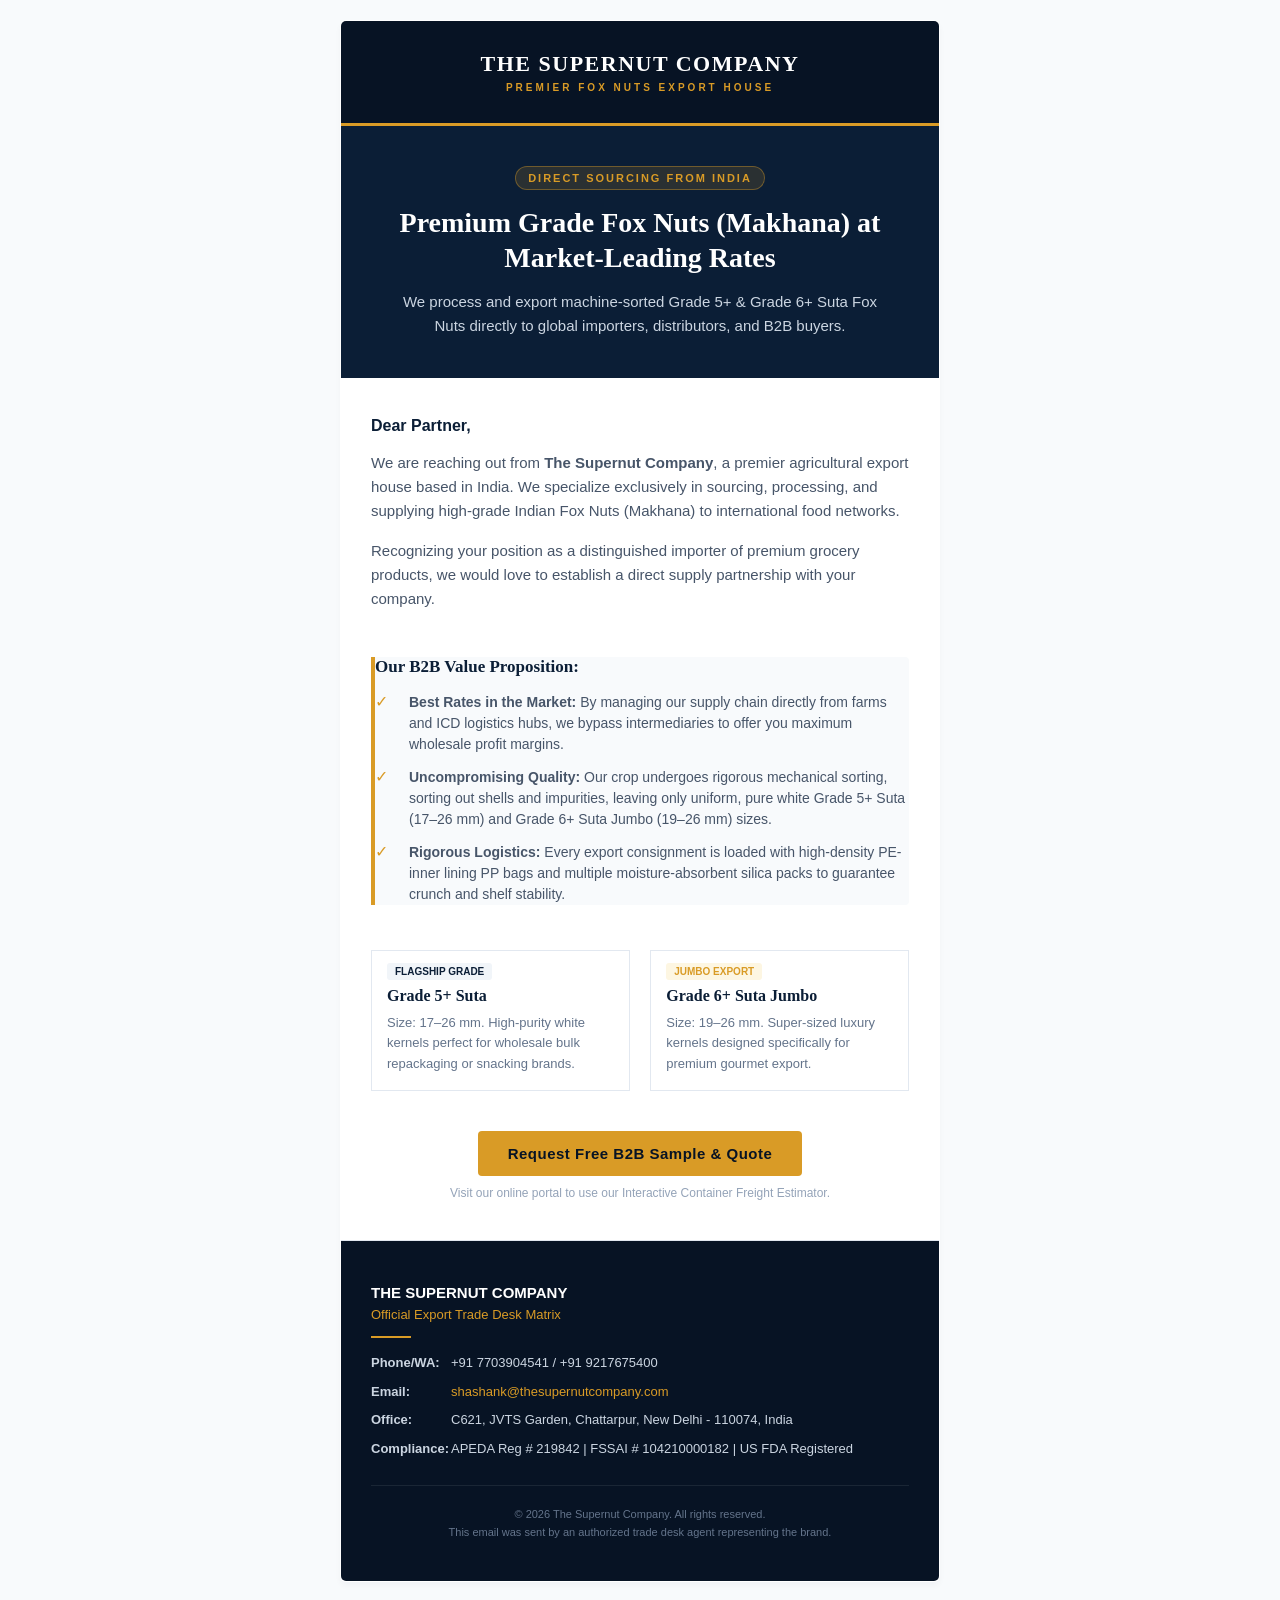
==== emailer_template.html @ 65d06d72 "add B2B HTML emailer template" ====
<!DOCTYPE html PUBLIC "-//W3C//DTD XHTML 1.0 Transitional//EN" "http://www.w3.org/TR/xhtml1/DTD/xhtml1-transitional.dtd">
<html xmlns="http://www.w3.org/1999/xhtml" lang="en">
<head>
  <meta http-equiv="Content-Type" content="text/html; charset=UTF-8" />
  <meta name="viewport" content="width=device-width, initial-scale=1.0" />
  <title>The Supernut Company - Premium B2B Fox Nuts Export</title>
  <style type="text/css">
    /* Reset styles for email clients */
    body {
      margin: 0;
      padding: 0;
      width: 100% !important;
      background-color: #F8FAFC;
      font-family: -apple-system, BlinkMacSystemFont, 'Segoe UI', Roboto, Helvetica, Arial, sans-serif;
      -webkit-font-smoothing: antialiased;
    }
    table {
      border-collapse: collapse;
    }
    img {
      display: block;
      border: 0;
      height: auto;
      line-height: 100%;
      outline: none;
      text-decoration: none;
    }
    p {
      margin: 0 0 16px 0;
      line-height: 1.6;
      color: #475569;
      font-size: 15px;
    }
    
    /* Responsive breakpoints */
    @media only screen and (max-width: 600px) {
      .container {
        width: 100% !important;
        padding: 10px !important;
      }
      .col-split {
        width: 100% !important;
        display: block !important;
        padding-left: 0 !important;
        padding-right: 0 !important;
        margin-bottom: 20px !important;
      }
      .hero-title {
        font-size: 24px !important;
        line-height: 1.3 !important;
      }
    }
  </style>
</head>
<body style="margin: 0; padding: 0; width: 100% !important; background-color: #F8FAFC;">
  <table width="100%" bgcolor="#F8FAFC" cellpadding="0" cellspacing="0" border="0" style="table-layout: fixed;">
    <tr>
      <td align="center" style="padding: 20px 0;">
        
        <!-- MAIN CONTAINER TABLE -->
        <table class="container" width="600" cellpadding="0" cellspacing="0" border="0" style="background-color: #FFFFFF; border: 1px solid #E2E8F0; border-radius: 6px; overflow: hidden; box-shadow: 0 4px 6px rgba(11, 30, 54, 0.03);">
          
          <!-- HEADER -->
          <tr>
            <td align="center" bgcolor="#071324" style="padding: 30px 20px; border-bottom: 3px solid #D99B26;">
              <table width="100%" cellpadding="0" cellspacing="0" border="0">
                <tr>
                  <td align="center">
                    <!-- Text logo fallback with elegant branding -->
                    <span style="font-size: 22px; font-weight: 800; letter-spacing: 1.5px; color: #FFFFFF; font-family: Georgia, serif;">THE SUPERNUT COMPANY</span>
                    <div style="font-size: 10px; font-weight: 800; color: #D99B26; letter-spacing: 3px; margin-top: 5px; text-transform: uppercase;">PREMIER FOX NUTS EXPORT HOUSE</div>
                  </td>
                </tr>
              </table>
            </td>
          </tr>

          <!-- HERO BANNER -->
          <tr>
            <td bgcolor="#0B1E36" style="padding: 40px 30px; text-align: center;">
              <table width="100%" cellpadding="0" cellspacing="0" border="0">
                <tr>
                  <td align="center">
                    <span style="display: inline-block; background-color: rgba(217, 155, 38, 0.15); border: 1px solid rgba(217, 155, 38, 0.4); color: #D99B26; font-size: 11px; font-weight: 800; letter-spacing: 2px; padding: 5px 12px; border-radius: 50px; text-transform: uppercase; margin-bottom: 15px;">Direct Sourcing from India</span>
                    <h1 class="hero-title" style="margin: 0 0 15px 0; color: #FFFFFF; font-family: Georgia, serif; font-size: 28px; font-weight: 700; line-height: 1.25;">Premium Grade Fox Nuts (Makhana) at Market-Leading Rates</h1>
                    <p style="color: #CBD5E1; font-size: 15px; max-width: 480px; margin: 0 auto; line-height: 1.6;">We process and export machine-sorted Grade 5+ & Grade 6+ Suta Fox Nuts directly to global importers, distributors, and B2B buyers.</p>
                  </td>
                </tr>
              </table>
            </td>
          </tr>

          <!-- LEAD INTRODUCTION -->
          <tr>
            <td style="padding: 35px 30px 20px 30px;">
              <table width="100%" cellpadding="0" cellspacing="0" border="0">
                <tr>
                  <td>
                    <p style="font-size: 16px; font-weight: 700; color: #0B1E36; margin-bottom: 12px;">Dear Partner,</p>
                    <p>We are reaching out from <strong>The Supernut Company</strong>, a premier agricultural export house based in India. We specialize exclusively in sourcing, processing, and supplying high-grade Indian Fox Nuts (Makhana) to international food networks.</p>
                    <p>Recognizing your position as a distinguished importer of premium grocery products, we would love to establish a direct supply partnership with your company.</p>
                  </td>
                </tr>
              </table>
            </td>
          </tr>

          <!-- CORE VALUE PROPOSITIONS -->
          <tr>
            <td style="padding: 10px 30px 25px 30px;">
              <table width="100%" cellpadding="0" cellspacing="0" border="0" bgcolor="#F8FAFC" style="border-left: 4px solid #D99B26; border-radius: 4px; padding: 20px;">
                <tr>
                  <td>
                    <h3 style="margin: 0 0 15px 0; font-family: Georgia, serif; color: #0B1E36; font-size: 17px;">Our B2B Value Proposition:</h3>
                    
                    <table width="100%" cellpadding="0" cellspacing="0" border="0" style="margin-bottom: 12px;">
                      <tr>
                        <td width="24" valign="top" style="font-size: 16px; color: #D99B26;">✓</td>
                        <td style="padding-left: 10px; font-size: 14px; color: #475569; line-height: 1.5;">
                          <strong>Best Rates in the Market:</strong> By managing our supply chain directly from farms and ICD logistics hubs, we bypass intermediaries to offer you maximum wholesale profit margins.
                        </td>
                      </tr>
                    </table>

                    <table width="100%" cellpadding="0" cellspacing="0" border="0" style="margin-bottom: 12px;">
                      <tr>
                        <td width="24" valign="top" style="font-size: 16px; color: #D99B26;">✓</td>
                        <td style="padding-left: 10px; font-size: 14px; color: #475569; line-height: 1.5;">
                          <strong>Uncompromising Quality:</strong> Our crop undergoes rigorous mechanical sorting, sorting out shells and impurities, leaving only uniform, pure white Grade 5+ Suta (17–26 mm) and Grade 6+ Suta Jumbo (19–26 mm) sizes.
                        </td>
                      </tr>
                    </table>

                    <table width="100%" cellpadding="0" cellspacing="0" border="0;">
                      <tr>
                        <td width="24" valign="top" style="font-size: 16px; color: #D99B26;">✓</td>
                        <td style="padding-left: 10px; font-size: 14px; color: #475569; line-height: 1.5;">
                          <strong>Rigorous Logistics:</strong> Every export consignment is loaded with high-density PE-inner lining PP bags and multiple moisture-absorbent silica packs to guarantee crunch and shelf stability.
                        </td>
                      </tr>
                    </table>

                  </td>
                </tr>
              </table>
            </td>
          </tr>

          <!-- TWO COLUMN SPECIFICATIONS PREVIEW -->
          <tr>
            <td style="padding: 20px 30px 30px 30px;">
              <table width="100%" cellpadding="0" cellspacing="0" border="0">
                <tr>
                  <!-- COLUMN 1: GRADE 5+ -->
                  <td class="col-split" width="48%" valign="top" style="border: 1px solid #E2E8F0; border-radius: 4px; padding: 15px;">
                    <span style="font-size: 10px; font-weight: 800; color: #0B1E36; background-color: #F1F5F9; padding: 3px 8px; border-radius: 3px; text-transform: uppercase;">Flagship Grade</span>
                    <h4 style="margin: 10px 0 8px 0; color: #0B1E36; font-size: 16px; font-family: Georgia, serif;">Grade 5+ Suta</h4>
                    <p style="font-size: 13px; color: #64748B; margin-bottom: 0;">Size: 17–26 mm. High-purity white kernels perfect for wholesale bulk repackaging or snacking brands.</p>
                  </td>
                  
                  <!-- SPACE BETWEEN COLUMNS -->
                  <td class="col-split" width="4%">&nbsp;</td>
                  
                  <!-- COLUMN 2: GRADE 6+ -->
                  <td class="col-split" width="48%" valign="top" style="border: 1px solid #E2E8F0; border-radius: 4px; padding: 15px;">
                    <span style="font-size: 10px; font-weight: 800; color: #D99B26; background-color: #FDF6E2; padding: 3px 8px; border-radius: 3px; text-transform: uppercase;">Jumbo Export</span>
                    <h4 style="margin: 10px 0 8px 0; color: #0B1E36; font-size: 16px; font-family: Georgia, serif;">Grade 6+ Suta Jumbo</h4>
                    <p style="font-size: 13px; color: #64748B; margin-bottom: 0;">Size: 19–26 mm. Super-sized luxury kernels designed specifically for premium gourmet export.</p>
                  </td>
                </tr>
              </table>
            </td>
          </tr>

          <!-- CALL TO ACTION BUTTON -->
          <tr>
            <td align="center" style="padding: 10px 30px 40px 30px; border-bottom: 1px solid #E2E8F0;">
              <table cellpadding="0" cellspacing="0" border="0">
                <tr>
                  <td align="center" bgcolor="#D99B26" style="border-radius: 4px;">
                    <a href="https://thesupernutcompany.com" target="_blank" style="display: inline-block; font-size: 15px; font-weight: 700; color: #071324; text-decoration: none; padding: 14px 30px; letter-spacing: 0.5px; border-radius: 4px;">Request Free B2B Sample & Quote</a>
                  </td>
                </tr>
              </table>
              <div style="font-size: 12px; color: #94A3B8; margin-top: 10px;">Visit our online portal to use our Interactive Container Freight Estimator.</div>
            </td>
          </tr>

          <!-- FOOTER / CONTACT DETAILS -->
          <tr>
            <td bgcolor="#071324" style="padding: 40px 30px; color: #94A3B8; font-size: 13px; line-height: 1.6;">
              <table width="100%" cellpadding="0" cellspacing="0" border="0">
                <tr>
                  <td>
                    <strong style="color: #FFFFFF; font-size: 15px;">THE SUPERNUT COMPANY</strong><br />
                    <span style="color: #D99B26;">Official Export Trade Desk Matrix</span>
                    <div style="width: 40px; height: 2px; background-color: #D99B26; margin: 10px 0 15px 0;"></div>
                    
                    <table width="100%" cellpadding="0" cellspacing="0" border="0" style="color: #CBD5E1;">
                      <tr>
                        <td width="80" style="padding-bottom: 8px;"><strong>Phone/WA:</strong></td>
                        <td style="padding-bottom: 8px;">+91 7703904541 / +91 9217675400</td>
                      </tr>
                      <tr>
                        <td width="80" style="padding-bottom: 8px;"><strong>Email:</strong></td>
                        <td style="padding-bottom: 8px;"><a href="mailto:shashank@thesupernutcompany.com" style="color: #D99B26; text-decoration: none;">shashank@thesupernutcompany.com</a></td>
                      </tr>
                      <tr>
                        <td width="80" style="padding-bottom: 8px;"><strong>Office:</strong></td>
                        <td style="padding-bottom: 8px;">C621, JVTS Garden, Chattarpur, New Delhi - 110074, India</td>
                      </tr>
                      <tr>
                        <td width="80;"><strong>Compliance:</strong></td>
                        <td>APEDA Reg # 219842 | FSSAI # 104210000182 | US FDA Registered</td>
                      </tr>
                    </table>
                    
                    <div style="border-top: 1px solid rgba(255, 255, 255, 0.08); margin-top: 25px; padding-top: 20px; text-align: center; font-size: 11px; color: #64748B;">
                      &copy; 2026 The Supernut Company. All rights reserved. <br />
                      This email was sent by an authorized trade desk agent representing the brand.
                    </div>

                  </td>
                </tr>
              </table>
            </td>
          </tr>

        </table>
        
      </td>
    </tr>
  </table>
</body>
</html>
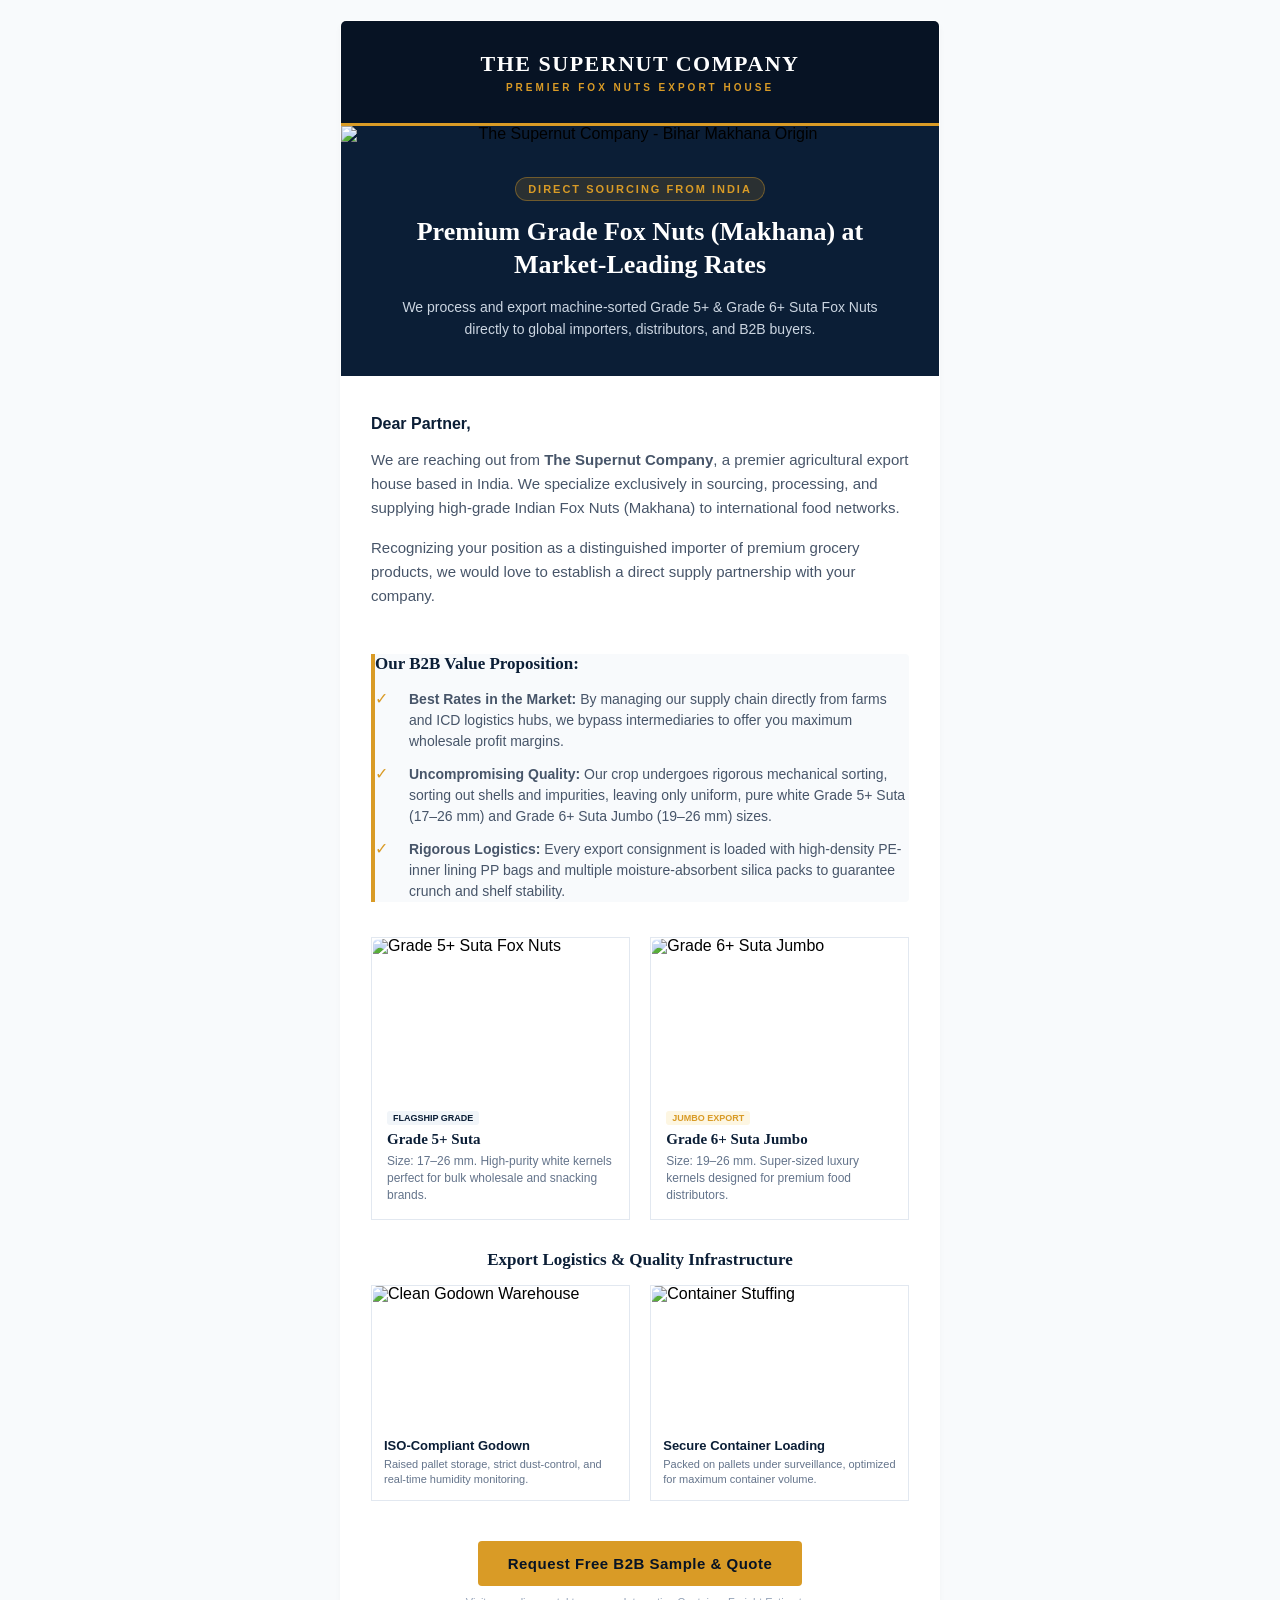
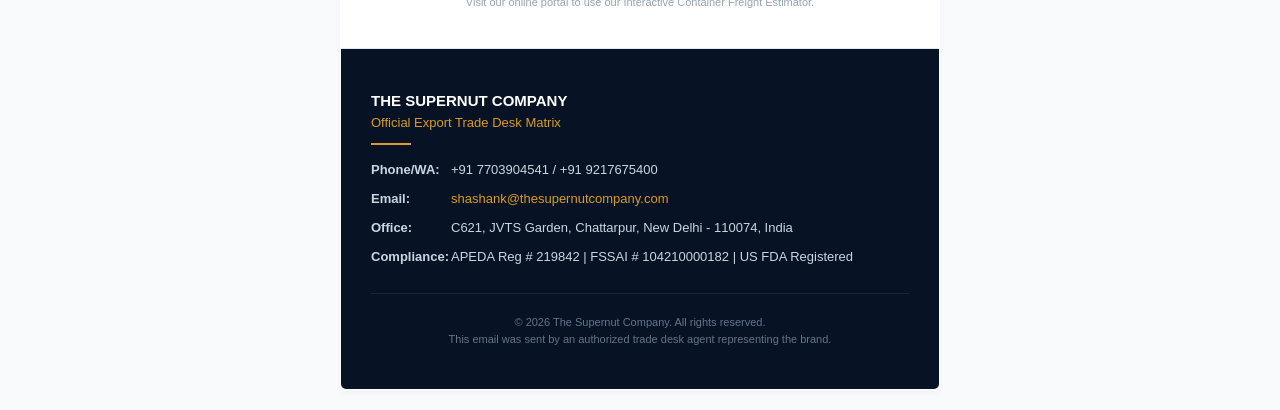
==== commit 310ce474: "integrate live public images into B2B HTML emailer" ====
--- a/emailer_template.html
+++ b/emailer_template.html
@@ -75,15 +75,21 @@
             </td>
           </tr>
 
-          <!-- HERO BANNER -->
-          <tr>
-            <td bgcolor="#0B1E36" style="padding: 40px 30px; text-align: center;">
+          <!-- HERO BANNER WITH BRAND GRAPHIC -->
+          <tr>
+            <td bgcolor="#0B1E36" align="center" style="padding: 0;">
+              <!-- Origin Makhana Farm Image -->
+              <img src="https://thesupernutcompany.com/assets/bihar_makhana_farm.jpg" alt="The Supernut Company - Bihar Makhana Origin" width="600" style="width: 100%; max-width: 600px; display: block; border: 0;" />
+            </td>
+          </tr>
+          <tr>
+            <td bgcolor="#0B1E36" style="padding: 35px 30px; text-align: center;">
               <table width="100%" cellpadding="0" cellspacing="0" border="0">
                 <tr>
                   <td align="center">
                     <span style="display: inline-block; background-color: rgba(217, 155, 38, 0.15); border: 1px solid rgba(217, 155, 38, 0.4); color: #D99B26; font-size: 11px; font-weight: 800; letter-spacing: 2px; padding: 5px 12px; border-radius: 50px; text-transform: uppercase; margin-bottom: 15px;">Direct Sourcing from India</span>
-                    <h1 class="hero-title" style="margin: 0 0 15px 0; color: #FFFFFF; font-family: Georgia, serif; font-size: 28px; font-weight: 700; line-height: 1.25;">Premium Grade Fox Nuts (Makhana) at Market-Leading Rates</h1>
-                    <p style="color: #CBD5E1; font-size: 15px; max-width: 480px; margin: 0 auto; line-height: 1.6;">We process and export machine-sorted Grade 5+ & Grade 6+ Suta Fox Nuts directly to global importers, distributors, and B2B buyers.</p>
+                    <h1 class="hero-title" style="margin: 0 0 15px 0; color: #FFFFFF; font-family: Georgia, serif; font-size: 26px; font-weight: 700; line-height: 1.25;">Premium Grade Fox Nuts (Makhana) at Market-Leading Rates</h1>
+                    <p style="color: #CBD5E1; font-size: 14px; max-width: 480px; margin: 0 auto; line-height: 1.6;">We process and export machine-sorted Grade 5+ & Grade 6+ Suta Fox Nuts directly to global importers, distributors, and B2B buyers.</p>
                   </td>
                 </tr>
               </table>
@@ -146,26 +152,64 @@
             </td>
           </tr>
 
-          <!-- TWO COLUMN SPECIFICATIONS PREVIEW -->
-          <tr>
-            <td style="padding: 20px 30px 30px 30px;">
+          <!-- TWO COLUMN SPECIFICATIONS PREVIEW (WITH MAKHANA PRODUCT IMAGES) -->
+          <tr>
+            <td style="padding: 10px 30px 20px 30px;">
               <table width="100%" cellpadding="0" cellspacing="0" border="0">
                 <tr>
                   <!-- COLUMN 1: GRADE 5+ -->
-                  <td class="col-split" width="48%" valign="top" style="border: 1px solid #E2E8F0; border-radius: 4px; padding: 15px;">
-                    <span style="font-size: 10px; font-weight: 800; color: #0B1E36; background-color: #F1F5F9; padding: 3px 8px; border-radius: 3px; text-transform: uppercase;">Flagship Grade</span>
-                    <h4 style="margin: 10px 0 8px 0; color: #0B1E36; font-size: 16px; font-family: Georgia, serif;">Grade 5+ Suta</h4>
-                    <p style="font-size: 13px; color: #64748B; margin-bottom: 0;">Size: 17–26 mm. High-purity white kernels perfect for wholesale bulk repackaging or snacking brands.</p>
+                  <td class="col-split" width="48%" valign="top" style="border: 1px solid #E2E8F0; border-radius: 6px; overflow: hidden;">
+                    <img src="https://thesupernutcompany.com/assets/grade_5_suta.jpg" alt="Grade 5+ Suta Fox Nuts" width="100%" style="width: 100%; height: 160px; object-fit: cover; display: block; border: 0;" />
+                    <div style="padding: 15px;">
+                      <span style="font-size: 9px; font-weight: 800; color: #0B1E36; background-color: #F1F5F9; padding: 2px 6px; border-radius: 3px; text-transform: uppercase;">Flagship Grade</span>
+                      <h4 style="margin: 8px 0 5px 0; color: #0B1E36; font-size: 15px; font-family: Georgia, serif;">Grade 5+ Suta</h4>
+                      <p style="font-size: 12px; color: #64748B; margin-bottom: 0; line-height: 1.4;">Size: 17–26 mm. High-purity white kernels perfect for bulk wholesale and snacking brands.</p>
+                    </div>
                   </td>
                   
                   <!-- SPACE BETWEEN COLUMNS -->
                   <td class="col-split" width="4%">&nbsp;</td>
                   
                   <!-- COLUMN 2: GRADE 6+ -->
-                  <td class="col-split" width="48%" valign="top" style="border: 1px solid #E2E8F0; border-radius: 4px; padding: 15px;">
-                    <span style="font-size: 10px; font-weight: 800; color: #D99B26; background-color: #FDF6E2; padding: 3px 8px; border-radius: 3px; text-transform: uppercase;">Jumbo Export</span>
-                    <h4 style="margin: 10px 0 8px 0; color: #0B1E36; font-size: 16px; font-family: Georgia, serif;">Grade 6+ Suta Jumbo</h4>
-                    <p style="font-size: 13px; color: #64748B; margin-bottom: 0;">Size: 19–26 mm. Super-sized luxury kernels designed specifically for premium gourmet export.</p>
+                  <td class="col-split" width="48%" valign="top" style="border: 1px solid #E2E8F0; border-radius: 6px; overflow: hidden;">
+                    <img src="https://thesupernutcompany.com/assets/grade_6_suta.jpg" alt="Grade 6+ Suta Jumbo" width="100%" style="width: 100%; height: 160px; object-fit: cover; display: block; border: 0;" />
+                    <div style="padding: 15px;">
+                      <span style="font-size: 9px; font-weight: 800; color: #D99B26; background-color: #FDF6E2; padding: 2px 6px; border-radius: 3px; text-transform: uppercase;">Jumbo Export</span>
+                      <h4 style="margin: 8px 0 5px 0; color: #0B1E36; font-size: 15px; font-family: Georgia, serif;">Grade 6+ Suta Jumbo</h4>
+                      <p style="font-size: 12px; color: #64748B; margin-bottom: 0; line-height: 1.4;">Size: 19–26 mm. Super-sized luxury kernels designed for premium food distributors.</p>
+                    </div>
+                  </td>
+                </tr>
+              </table>
+            </td>
+          </tr>
+
+          <!-- EXPORT LOGISTICS & WAREHOUSING INFRASTRUCTURE IMAGES -->
+          <tr>
+            <td style="padding: 10px 30px 30px 30px;">
+              <h3 style="margin: 0 0 15px 0; font-family: Georgia, serif; color: #0B1E36; font-size: 17px; text-align: center;">Export Logistics & Quality Infrastructure</h3>
+              
+              <table width="100%" cellpadding="0" cellspacing="0" border="0">
+                <tr>
+                  <!-- COLUMN 1: WAREHOUSE -->
+                  <td class="col-split" width="48%" valign="top" style="border: 1px solid #E2E8F0; border-radius: 6px; overflow: hidden;">
+                    <img src="https://thesupernutcompany.com/assets/clean_godown.jpg" alt="Clean Godown Warehouse" width="100%" style="width: 100%; height: 140px; object-fit: cover; display: block; border: 0;" />
+                    <div style="padding: 12px;">
+                      <h5 style="margin: 0 0 4px 0; color: #0B1E36; font-size: 13px; font-weight: 700;">ISO-Compliant Godown</h5>
+                      <p style="font-size: 11px; color: #64748B; margin-bottom: 0; line-height: 1.4;">Raised pallet storage, strict dust-control, and real-time humidity monitoring.</p>
+                    </div>
+                  </td>
+                  
+                  <!-- SPACE BETWEEN COLUMNS -->
+                  <td class="col-split" width="4%">&nbsp;</td>
+                  
+                  <!-- COLUMN 2: CONTAINER LOADING -->
+                  <td class="col-split" width="48%" valign="top" style="border: 1px solid #E2E8F0; border-radius: 6px; overflow: hidden;">
+                    <img src="https://thesupernutcompany.com/assets/bulk_sacks_container.jpg" alt="Container Stuffing" width="100%" style="width: 100%; height: 140px; object-fit: cover; display: block; border: 0;" />
+                    <div style="padding: 12px;">
+                      <h5 style="margin: 0 0 4px 0; color: #0B1E36; font-size: 13px; font-weight: 700;">Secure Container Loading</h5>
+                      <p style="font-size: 11px; color: #64748B; margin-bottom: 0; line-height: 1.4;">Packed on pallets under surveillance, optimized for maximum container volume.</p>
+                    </div>
                   </td>
                 </tr>
               </table>
@@ -182,9 +226,10 @@
                   </td>
                 </tr>
               </table>
-              <div style="font-size: 12px; color: #94A3B8; margin-top: 10px;">Visit our online portal to use our Interactive Container Freight Estimator.</div>
-            </td>
-          </tr>
+              <div style="font-size: 11px; color: #94A3B8; margin-top: 10px;">Visit our online portal to use our Interactive Container Freight Estimator.</div>
+            </td>
+          </tr>
+
 
           <!-- FOOTER / CONTACT DETAILS -->
           <tr>
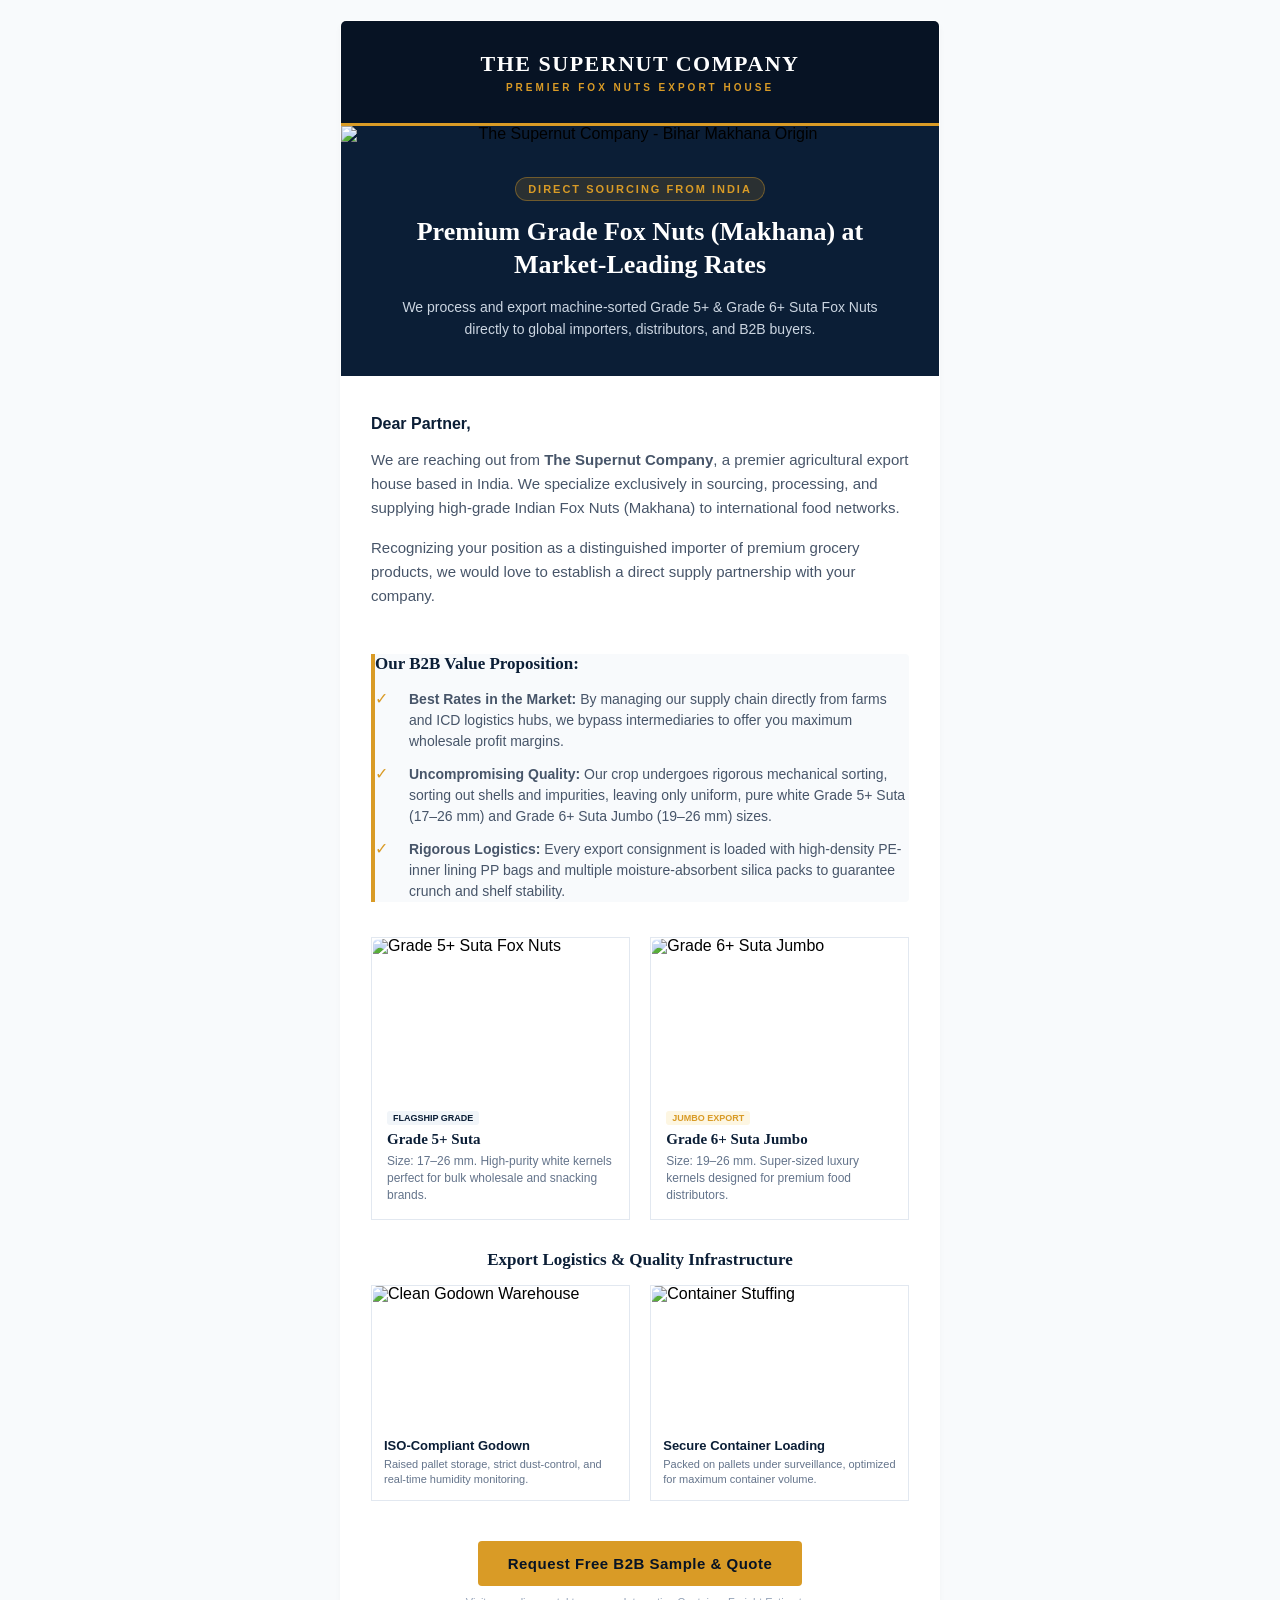
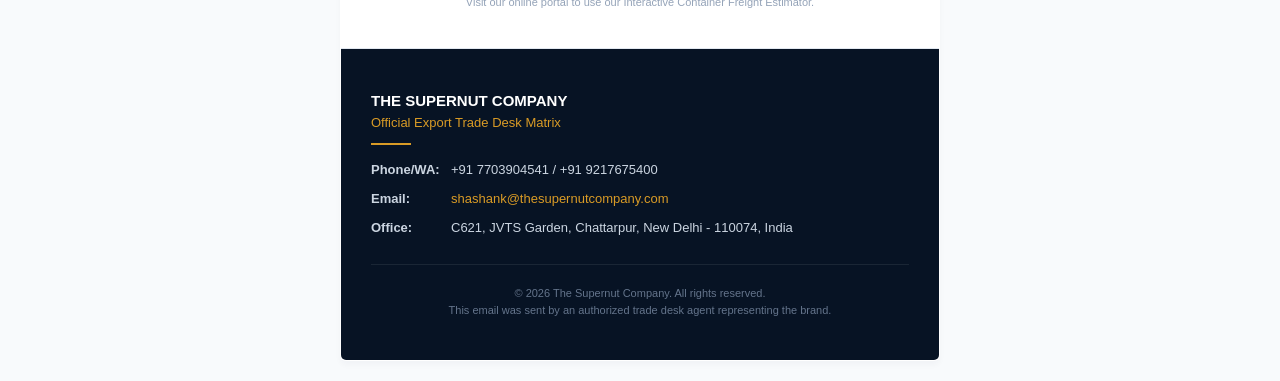
==== commit 02eb831f: "remove compliance line from emailer template" ====
--- a/emailer_template.html
+++ b/emailer_template.html
@@ -251,12 +251,8 @@
                         <td style="padding-bottom: 8px;"><a href="mailto:shashank@thesupernutcompany.com" style="color: #D99B26; text-decoration: none;">shashank@thesupernutcompany.com</a></td>
                       </tr>
                       <tr>
-                        <td width="80" style="padding-bottom: 8px;"><strong>Office:</strong></td>
-                        <td style="padding-bottom: 8px;">C621, JVTS Garden, Chattarpur, New Delhi - 110074, India</td>
-                      </tr>
-                      <tr>
-                        <td width="80;"><strong>Compliance:</strong></td>
-                        <td>APEDA Reg # 219842 | FSSAI # 104210000182 | US FDA Registered</td>
+                        <td width="80;"><strong>Office:</strong></td>
+                        <td>C621, JVTS Garden, Chattarpur, New Delhi - 110074, India</td>
                       </tr>
                     </table>
                     
